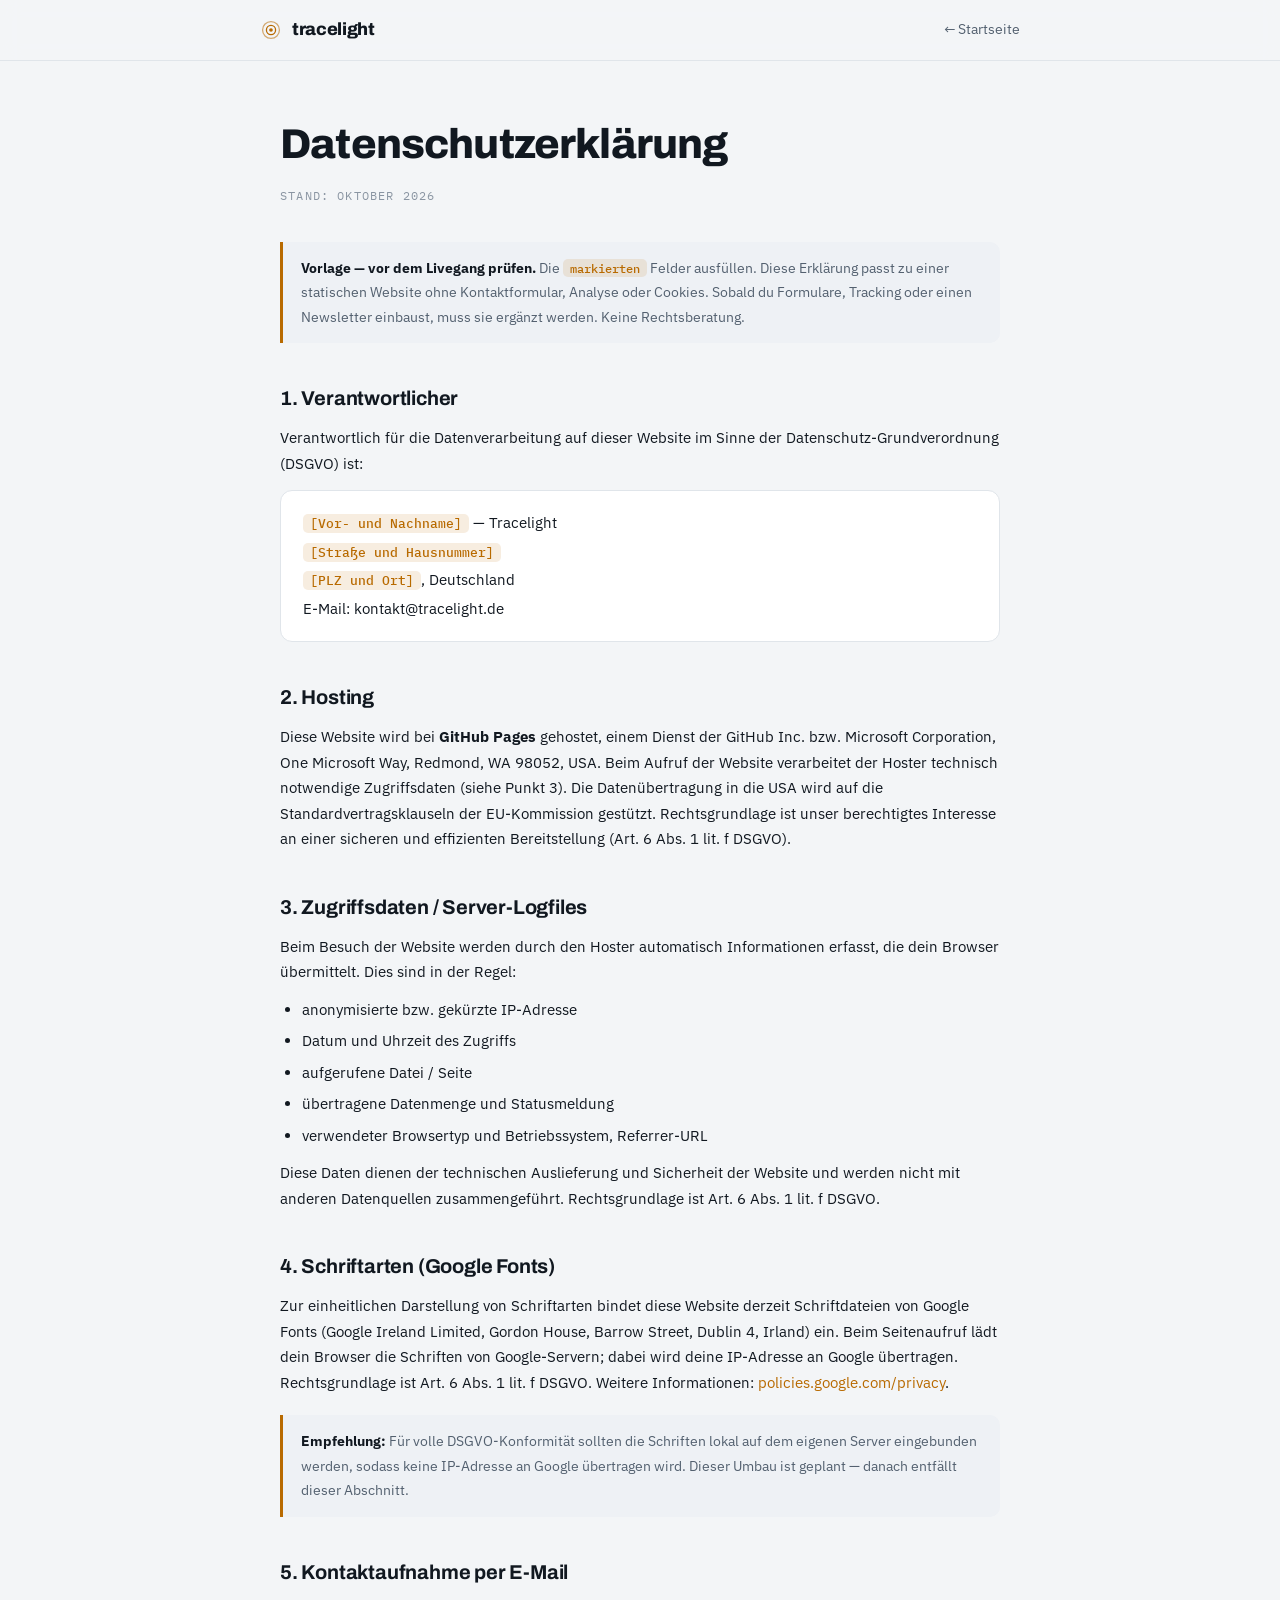
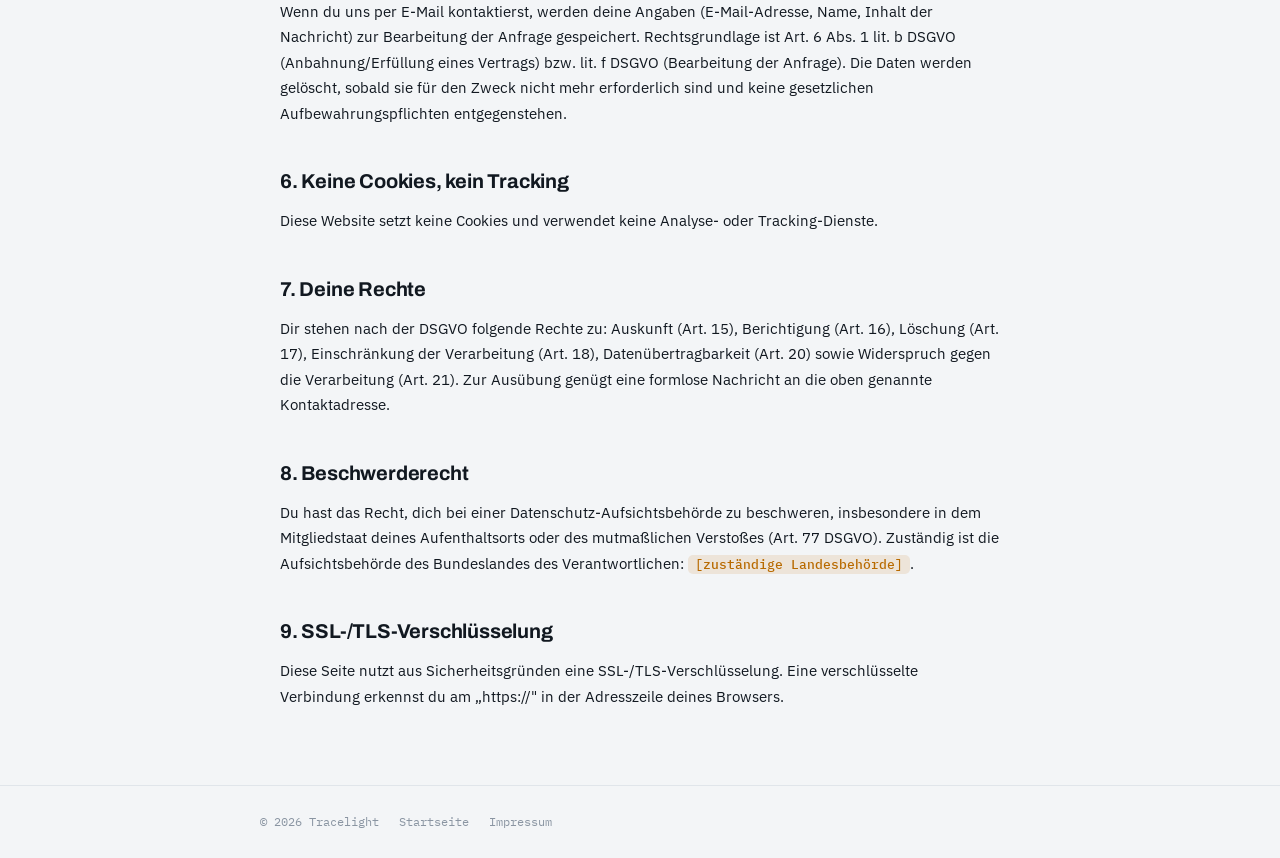
==== datenschutz.html @ 1442c0fc "feat: Impressum, Datenschutz (DSGVO-Vorlagen) + Domain-Setup - impressum.html nach § 5 DDG mit marki" ====
<!doctype html>
<html lang="de">
<head>
<meta charset="utf-8">
<meta name="viewport" content="width=device-width, initial-scale=1">
<title>Datenschutz — Tracelight</title>
<meta name="robots" content="noindex">
<link rel="icon" href="data:image/svg+xml,%3Csvg xmlns='http://www.w3.org/2000/svg' viewBox='0 0 24 24'%3E%3Ccircle cx='12' cy='12' r='9.2' fill='none' stroke='%23f6a623' stroke-width='1.4' opacity='.55'/%3E%3Ccircle cx='12' cy='12' r='5' fill='none' stroke='%23f6a623' stroke-width='1.4'/%3E%3Ccircle cx='12' cy='12' r='2' fill='%23f6a623'/%3E%3C/svg%3E">
<link rel="preconnect" href="https://fonts.googleapis.com">
<link rel="preconnect" href="https://fonts.gstatic.com" crossorigin>
<link rel="stylesheet" href="https://fonts.googleapis.com/css2?family=Archivo:wght@700;800&family=IBM+Plex+Mono:wght@400;500&family=IBM+Plex+Sans:wght@400;500;600&display=swap">
<link rel="stylesheet" href="legal.css">
</head>
<body>
<header>
  <div class="gut"><div class="bar">
    <a class="brand" href="index.html" aria-label="Tracelight Startseite">
      <svg width="22" height="22" viewBox="0 0 24 24" fill="none" aria-hidden="true">
        <circle cx="12" cy="12" r="9.2" stroke="var(--accent)" stroke-width="1.4" opacity=".55"/>
        <circle cx="12" cy="12" r="5" stroke="var(--accent)" stroke-width="1.4"/>
        <circle cx="12" cy="12" r="2" fill="var(--accent)"/>
      </svg>tracelight
    </a>
    <a class="back" href="index.html">← Startseite</a>
  </div></div>
</header>

<main class="gut">
  <h1>Datenschutzerklärung</h1>
  <p class="stand">Stand: Oktober 2026</p>

  <div class="hint">
    <strong>Vorlage — vor dem Livegang prüfen.</strong> Die <span class="todo">markierten</span> Felder ausfüllen. Diese Erklärung passt zu einer statischen Website ohne Kontaktformular, Analyse oder Cookies. Sobald du Formulare, Tracking oder einen Newsletter einbaust, muss sie ergänzt werden. Keine Rechtsberatung.
  </div>

  <h2>1. Verantwortlicher</h2>
  <p>Verantwortlich für die Datenverarbeitung auf dieser Website im Sinne der Datenschutz-Grundverordnung (DSGVO) ist:</p>
  <address class="addr">
    <span class="todo">[Vor- und Nachname]</span> — Tracelight<br>
    <span class="todo">[Straße und Hausnummer]</span><br>
    <span class="todo">[PLZ und Ort]</span>, Deutschland<br>
    E-Mail: kontakt@tracelight.de
  </address>

  <h2>2. Hosting</h2>
  <p>Diese Website wird bei <strong>GitHub Pages</strong> gehostet, einem Dienst der GitHub Inc. bzw. Microsoft Corporation, One Microsoft Way, Redmond, WA 98052, USA. Beim Aufruf der Website verarbeitet der Hoster technisch notwendige Zugriffsdaten (siehe Punkt 3). Die Datenübertragung in die USA wird auf die Standardvertragsklauseln der EU-Kommission gestützt. Rechtsgrundlage ist unser berechtigtes Interesse an einer sicheren und effizienten Bereitstellung (Art. 6 Abs. 1 lit. f DSGVO).</p>

  <h2>3. Zugriffsdaten / Server-Logfiles</h2>
  <p>Beim Besuch der Website werden durch den Hoster automatisch Informationen erfasst, die dein Browser übermittelt. Dies sind in der Regel:</p>
  <ul>
    <li>anonymisierte bzw. gekürzte IP-Adresse</li>
    <li>Datum und Uhrzeit des Zugriffs</li>
    <li>aufgerufene Datei / Seite</li>
    <li>übertragene Datenmenge und Statusmeldung</li>
    <li>verwendeter Browsertyp und Betriebssystem, Referrer-URL</li>
  </ul>
  <p>Diese Daten dienen der technischen Auslieferung und Sicherheit der Website und werden nicht mit anderen Datenquellen zusammengeführt. Rechtsgrundlage ist Art. 6 Abs. 1 lit. f DSGVO.</p>

  <h2>4. Schriftarten (Google Fonts)</h2>
  <p>Zur einheitlichen Darstellung von Schriftarten bindet diese Website derzeit Schriftdateien von Google Fonts (Google Ireland Limited, Gordon House, Barrow Street, Dublin 4, Irland) ein. Beim Seitenaufruf lädt dein Browser die Schriften von Google-Servern; dabei wird deine IP-Adresse an Google übertragen. Rechtsgrundlage ist Art. 6 Abs. 1 lit. f DSGVO. Weitere Informationen: <a href="https://policies.google.com/privacy" rel="noopener">policies.google.com/privacy</a>.</p>
  <div class="hint"><strong>Empfehlung:</strong> Für volle DSGVO-Konformität sollten die Schriften lokal auf dem eigenen Server eingebunden werden, sodass keine IP-Adresse an Google übertragen wird. Dieser Umbau ist geplant — danach entfällt dieser Abschnitt.</div>

  <h2>5. Kontaktaufnahme per E-Mail</h2>
  <p>Wenn du uns per E-Mail kontaktierst, werden deine Angaben (E-Mail-Adresse, Name, Inhalt der Nachricht) zur Bearbeitung der Anfrage gespeichert. Rechtsgrundlage ist Art. 6 Abs. 1 lit. b DSGVO (Anbahnung/Erfüllung eines Vertrags) bzw. lit. f DSGVO (Bearbeitung der Anfrage). Die Daten werden gelöscht, sobald sie für den Zweck nicht mehr erforderlich sind und keine gesetzlichen Aufbewahrungspflichten entgegenstehen.</p>

  <h2>6. Keine Cookies, kein Tracking</h2>
  <p>Diese Website setzt keine Cookies und verwendet keine Analyse- oder Tracking-Dienste.</p>

  <h2>7. Deine Rechte</h2>
  <p>Dir stehen nach der DSGVO folgende Rechte zu: Auskunft (Art. 15), Berichtigung (Art. 16), Löschung (Art. 17), Einschränkung der Verarbeitung (Art. 18), Datenübertragbarkeit (Art. 20) sowie Widerspruch gegen die Verarbeitung (Art. 21). Zur Ausübung genügt eine formlose Nachricht an die oben genannte Kontaktadresse.</p>

  <h2>8. Beschwerderecht</h2>
  <p>Du hast das Recht, dich bei einer Datenschutz-Aufsichtsbehörde zu beschweren, insbesondere in dem Mitgliedstaat deines Aufenthaltsorts oder des mutmaßlichen Verstoßes (Art. 77 DSGVO). Zuständig ist die Aufsichtsbehörde des Bundeslandes des Verantwortlichen: <span class="todo">[zuständige Landesbehörde]</span>.</p>

  <h2>9. SSL-/TLS-Verschlüsselung</h2>
  <p>Diese Seite nutzt aus Sicherheitsgründen eine SSL-/TLS-Verschlüsselung. Eine verschlüsselte Verbindung erkennst du am „https://" in der Adresszeile deines Browsers.</p>
</main>

<footer>
  <div class="gut"><div class="foot">
    <span>© <span id="yr"></span> Tracelight</span>
    <a href="index.html">Startseite</a>
    <a href="impressum.html">Impressum</a>
  </div></div>
</footer>
<script>document.getElementById('yr').textContent=new Date().getFullYear();</script>
</body>
</html>
---- legal.css ----
/* Gemeinsamer Stil für Rechtsseiten (Impressum, Datenschutz) — konsistent mit index.html */
:root{
  --bg:#0d1016; --surface:#141922; --surface-2:#1a212c;
  --fg:#e9edf2; --muted:#98a4b3; --faint:#6b7786;
  --accent:#f6a623; --accent-ink:#0d1016; --accent-soft:rgba(246,166,35,.14);
  --line:#232c38;
  color-scheme:dark;
  --d:"Archivo",system-ui,sans-serif;
  --b:"IBM Plex Sans",system-ui,sans-serif;
  --m:"IBM Plex Mono",ui-monospace,monospace;
}
@media (prefers-color-scheme:light){
  :root:not([data-theme="dark"]){
    --bg:#f3f5f7; --surface:#ffffff; --surface-2:#eef1f5;
    --fg:#111820; --muted:#53606f; --faint:#8a95a2;
    --accent:#b86a00; --accent-ink:#ffffff; --accent-soft:rgba(184,106,0,.12);
    --line:#e0e5ea; color-scheme:light;
  }
}
:root[data-theme="light"]{
  --bg:#f3f5f7; --surface:#ffffff; --surface-2:#eef1f5;
  --fg:#111820; --muted:#53606f; --faint:#8a95a2;
  --accent:#b86a00; --accent-ink:#ffffff; --accent-soft:rgba(184,106,0,.12);
  --line:#e0e5ea; color-scheme:light;
}
*{box-sizing:border-box}
html{-webkit-text-size-adjust:100%}
body{margin:0;background:var(--bg);color:var(--fg);font-family:var(--b);font-size:15px;line-height:1.7;-webkit-font-smoothing:antialiased;overflow-x:hidden}
a{color:var(--accent);text-decoration:none}
a:hover{text-decoration:underline}
.gut{padding-left:max(20px,env(safe-area-inset-left,0px));padding-right:max(20px,env(safe-area-inset-right,0px))}

header{position:sticky;top:0;z-index:50;background:color-mix(in srgb,var(--bg) 88%,transparent);backdrop-filter:blur(10px);border-bottom:1px solid var(--line)}
.bar{max-width:760px;margin-inline:auto;display:flex;align-items:center;gap:16px;height:60px}
.brand{display:flex;align-items:center;gap:10px;font-family:var(--d);font-weight:800;font-size:1.1rem;letter-spacing:-.02em;color:var(--fg)}
.brand:hover{text-decoration:none}
.brand svg{flex:none}
.bar .back{margin-left:auto;font-family:var(--b);font-size:.88rem;color:var(--muted)}
.bar .back:hover{color:var(--fg);text-decoration:none}

main{max-width:760px;margin-inline:auto;padding-block:48px 64px}
main h1{font-family:var(--d);font-weight:800;font-size:clamp(1.8rem,5vw,2.6rem);letter-spacing:-.02em;margin:0 0 6px}
.stand{font-family:var(--m);font-size:.74rem;letter-spacing:.1em;text-transform:uppercase;color:var(--faint);margin-bottom:36px}
main h2{font-family:var(--d);font-weight:700;font-size:1.25rem;margin:38px 0 10px;letter-spacing:-.01em}
main h3{font-family:var(--b);font-weight:600;font-size:1rem;margin:22px 0 6px}
main p{margin:0 0 12px;color:var(--fg)}
main ul{margin:0 0 12px;padding-left:22px;color:var(--fg)}
main li{margin-bottom:6px}
.addr{font-style:normal;background:var(--surface);border:1px solid var(--line);border-radius:12px;padding:18px 22px;margin:14px 0;line-height:1.9}
.muted{color:var(--muted)}
.todo{background:var(--accent-soft);color:var(--accent);padding:1px 7px;border-radius:5px;font-family:var(--m);font-size:.85em;font-weight:500}
.hint{border-left:3px solid var(--accent);background:var(--surface-2);border-radius:0 10px 10px 0;padding:14px 18px;margin:20px 0;font-size:.9rem;color:var(--muted)}
.hint strong{color:var(--fg)}
footer{border-top:1px solid var(--line);padding-block:26px}
.foot{max-width:760px;margin-inline:auto;display:flex;flex-wrap:wrap;gap:10px 20px;font-family:var(--m);font-size:.74rem;color:var(--faint)}
.foot a{color:var(--faint)}
.foot a:hover{color:var(--fg)}
:focus-visible{outline:2px solid var(--accent);outline-offset:3px;border-radius:4px}
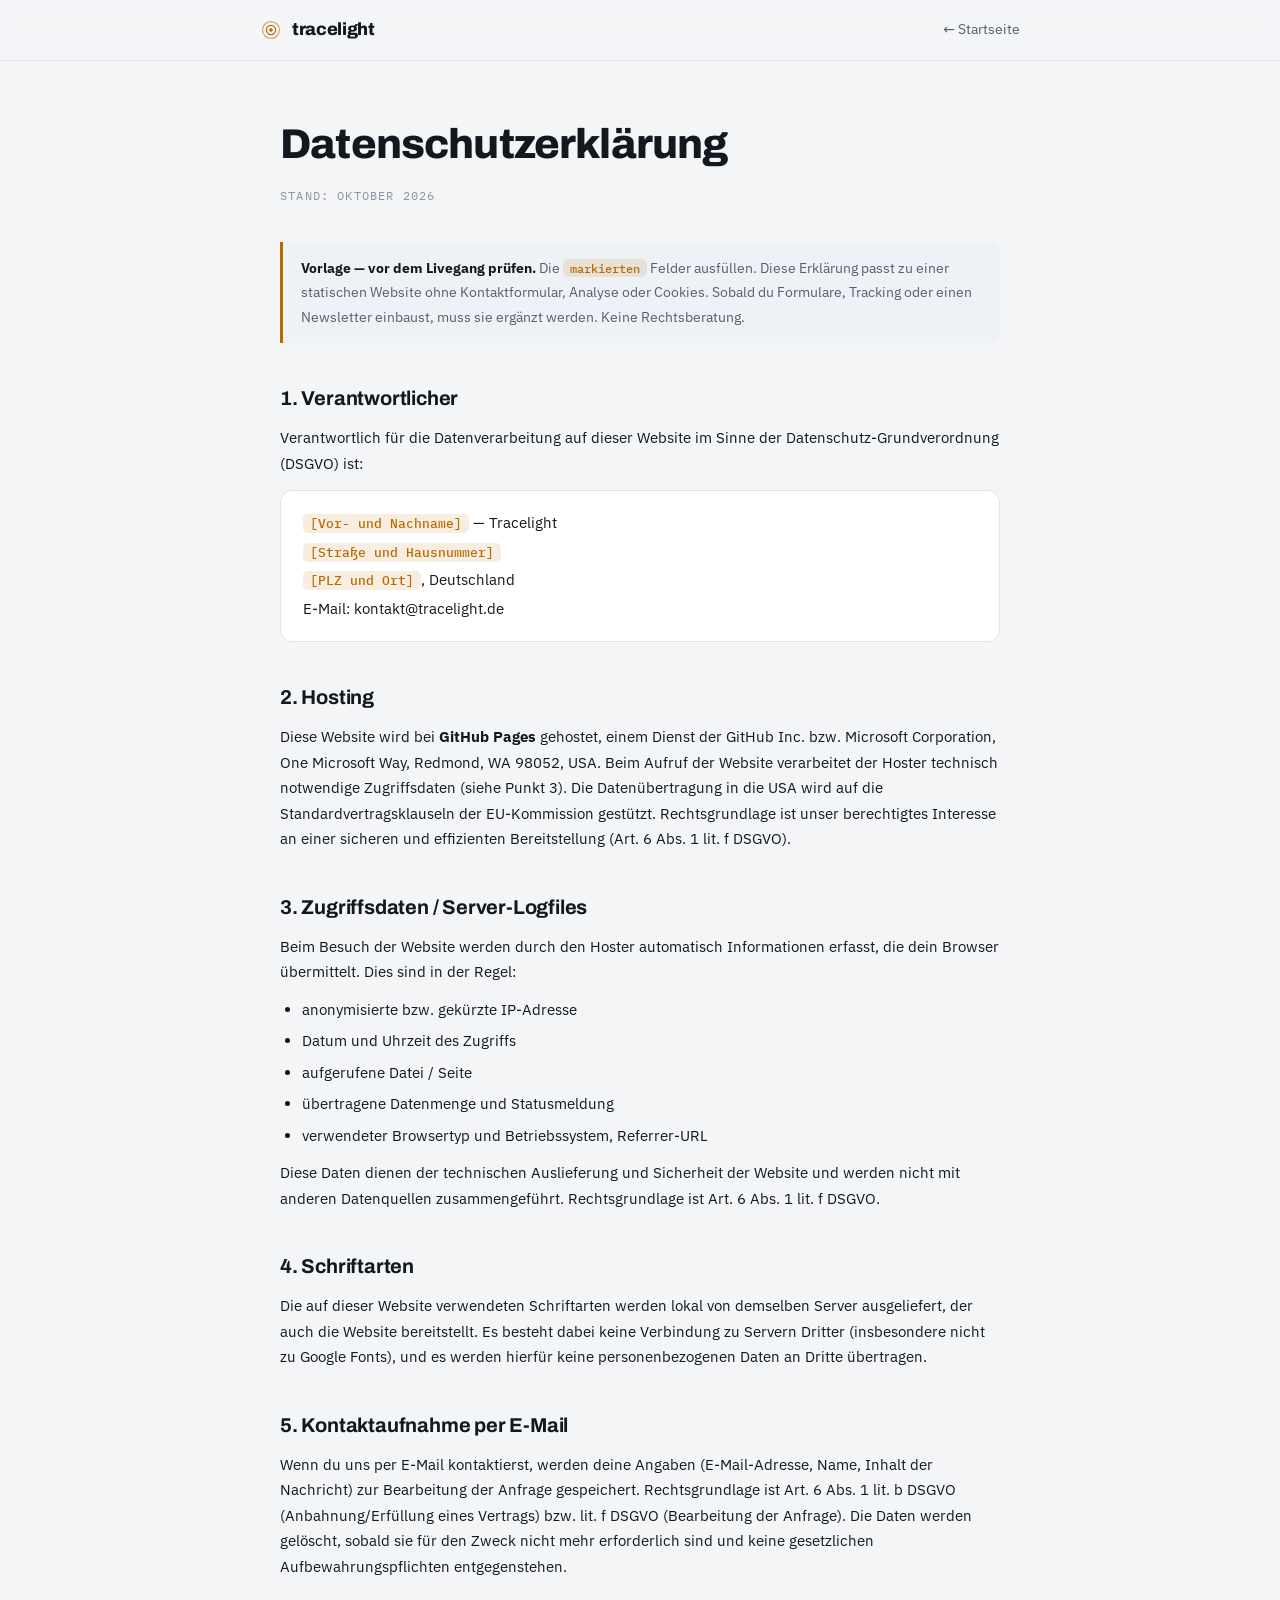
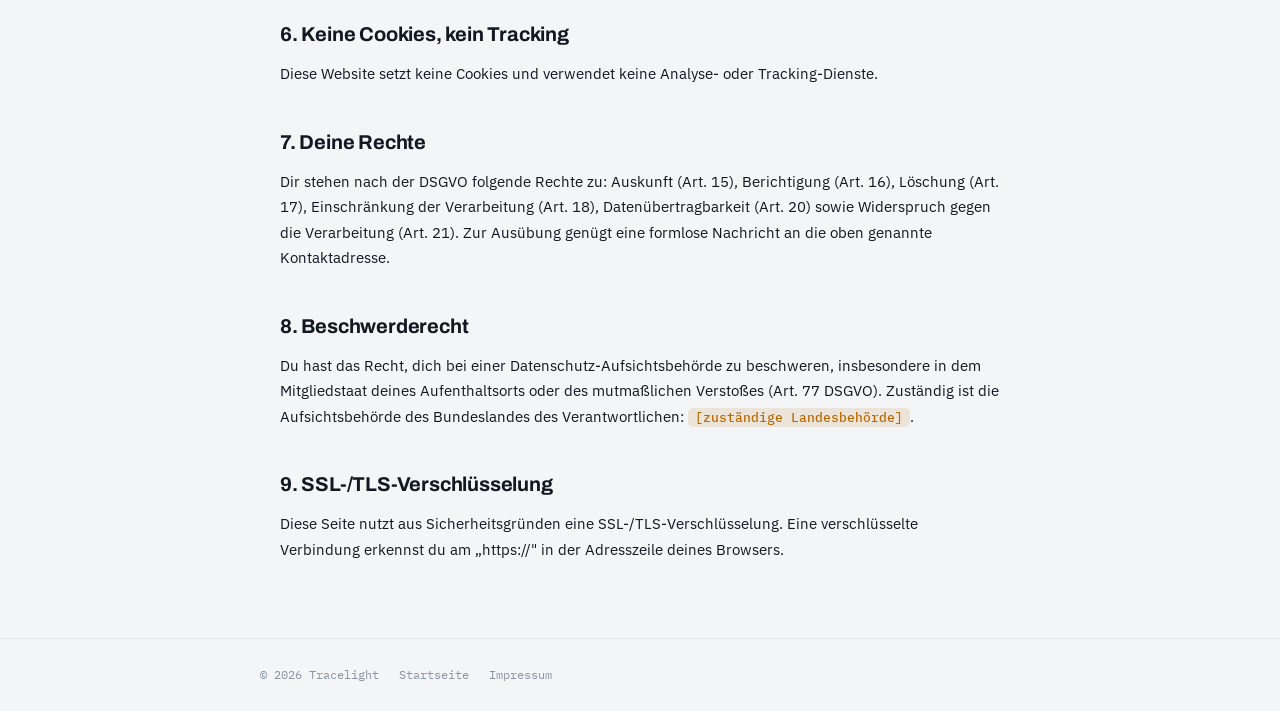
==== commit ec508e83: "feat: Schriften lokal hosten (DSGVO), Datenschutz Abschnitt 4 angepasst Co-Authored-By: Claude Opus " ====
--- a/datenschutz.html
+++ b/datenschutz.html
@@ -6,9 +6,7 @@
 <title>Datenschutz — Tracelight</title>
 <meta name="robots" content="noindex">
 <link rel="icon" href="data:image/svg+xml,%3Csvg xmlns='http://www.w3.org/2000/svg' viewBox='0 0 24 24'%3E%3Ccircle cx='12' cy='12' r='9.2' fill='none' stroke='%23f6a623' stroke-width='1.4' opacity='.55'/%3E%3Ccircle cx='12' cy='12' r='5' fill='none' stroke='%23f6a623' stroke-width='1.4'/%3E%3Ccircle cx='12' cy='12' r='2' fill='%23f6a623'/%3E%3C/svg%3E">
-<link rel="preconnect" href="https://fonts.googleapis.com">
-<link rel="preconnect" href="https://fonts.gstatic.com" crossorigin>
-<link rel="stylesheet" href="https://fonts.googleapis.com/css2?family=Archivo:wght@700;800&family=IBM+Plex+Mono:wght@400;500&family=IBM+Plex+Sans:wght@400;500;600&display=swap">
+<link rel="stylesheet" href="fonts.css">
 <link rel="stylesheet" href="legal.css">
 </head>
 <body>
@@ -56,9 +54,8 @@
   </ul>
   <p>Diese Daten dienen der technischen Auslieferung und Sicherheit der Website und werden nicht mit anderen Datenquellen zusammengeführt. Rechtsgrundlage ist Art. 6 Abs. 1 lit. f DSGVO.</p>
 
-  <h2>4. Schriftarten (Google Fonts)</h2>
-  <p>Zur einheitlichen Darstellung von Schriftarten bindet diese Website derzeit Schriftdateien von Google Fonts (Google Ireland Limited, Gordon House, Barrow Street, Dublin 4, Irland) ein. Beim Seitenaufruf lädt dein Browser die Schriften von Google-Servern; dabei wird deine IP-Adresse an Google übertragen. Rechtsgrundlage ist Art. 6 Abs. 1 lit. f DSGVO. Weitere Informationen: <a href="https://policies.google.com/privacy" rel="noopener">policies.google.com/privacy</a>.</p>
-  <div class="hint"><strong>Empfehlung:</strong> Für volle DSGVO-Konformität sollten die Schriften lokal auf dem eigenen Server eingebunden werden, sodass keine IP-Adresse an Google übertragen wird. Dieser Umbau ist geplant — danach entfällt dieser Abschnitt.</div>
+  <h2>4. Schriftarten</h2>
+  <p>Die auf dieser Website verwendeten Schriftarten werden lokal von demselben Server ausgeliefert, der auch die Website bereitstellt. Es besteht dabei keine Verbindung zu Servern Dritter (insbesondere nicht zu Google Fonts), und es werden hierfür keine personenbezogenen Daten an Dritte übertragen.</p>
 
   <h2>5. Kontaktaufnahme per E-Mail</h2>
   <p>Wenn du uns per E-Mail kontaktierst, werden deine Angaben (E-Mail-Adresse, Name, Inhalt der Nachricht) zur Bearbeitung der Anfrage gespeichert. Rechtsgrundlage ist Art. 6 Abs. 1 lit. b DSGVO (Anbahnung/Erfüllung eines Vertrags) bzw. lit. f DSGVO (Bearbeitung der Anfrage). Die Daten werden gelöscht, sobald sie für den Zweck nicht mehr erforderlich sind und keine gesetzlichen Aufbewahrungspflichten entgegenstehen.</p>
--- a/fonts.css
+++ b/fonts.css
@@ -0,0 +1,10 @@
+/* Lokale Schriften — DSGVO: keine Anfragen an Google-Server beim Seitenaufruf */
+@font-face{font-family:'Archivo';font-style:normal;font-weight:600;font-display:swap;src:url('fonts/archivo-600.woff2') format('woff2')}
+@font-face{font-family:'Archivo';font-style:normal;font-weight:700;font-display:swap;src:url('fonts/archivo-700.woff2') format('woff2')}
+@font-face{font-family:'Archivo';font-style:normal;font-weight:800;font-display:swap;src:url('fonts/archivo-800.woff2') format('woff2')}
+@font-face{font-family:'IBM Plex Mono';font-style:normal;font-weight:400;font-display:swap;src:url('fonts/ibmplexmono-400.woff2') format('woff2')}
+@font-face{font-family:'IBM Plex Mono';font-style:normal;font-weight:500;font-display:swap;src:url('fonts/ibmplexmono-500.woff2') format('woff2')}
+@font-face{font-family:'IBM Plex Sans';font-style:normal;font-weight:400;font-display:swap;src:url('fonts/ibmplexsans-400.woff2') format('woff2')}
+@font-face{font-family:'IBM Plex Sans';font-style:normal;font-weight:500;font-display:swap;src:url('fonts/ibmplexsans-500.woff2') format('woff2')}
+@font-face{font-family:'IBM Plex Sans';font-style:normal;font-weight:600;font-display:swap;src:url('fonts/ibmplexsans-600.woff2') format('woff2')}
+@font-face{font-family:'IBM Plex Sans';font-style:normal;font-weight:700;font-display:swap;src:url('fonts/ibmplexsans-700.woff2') format('woff2')}
